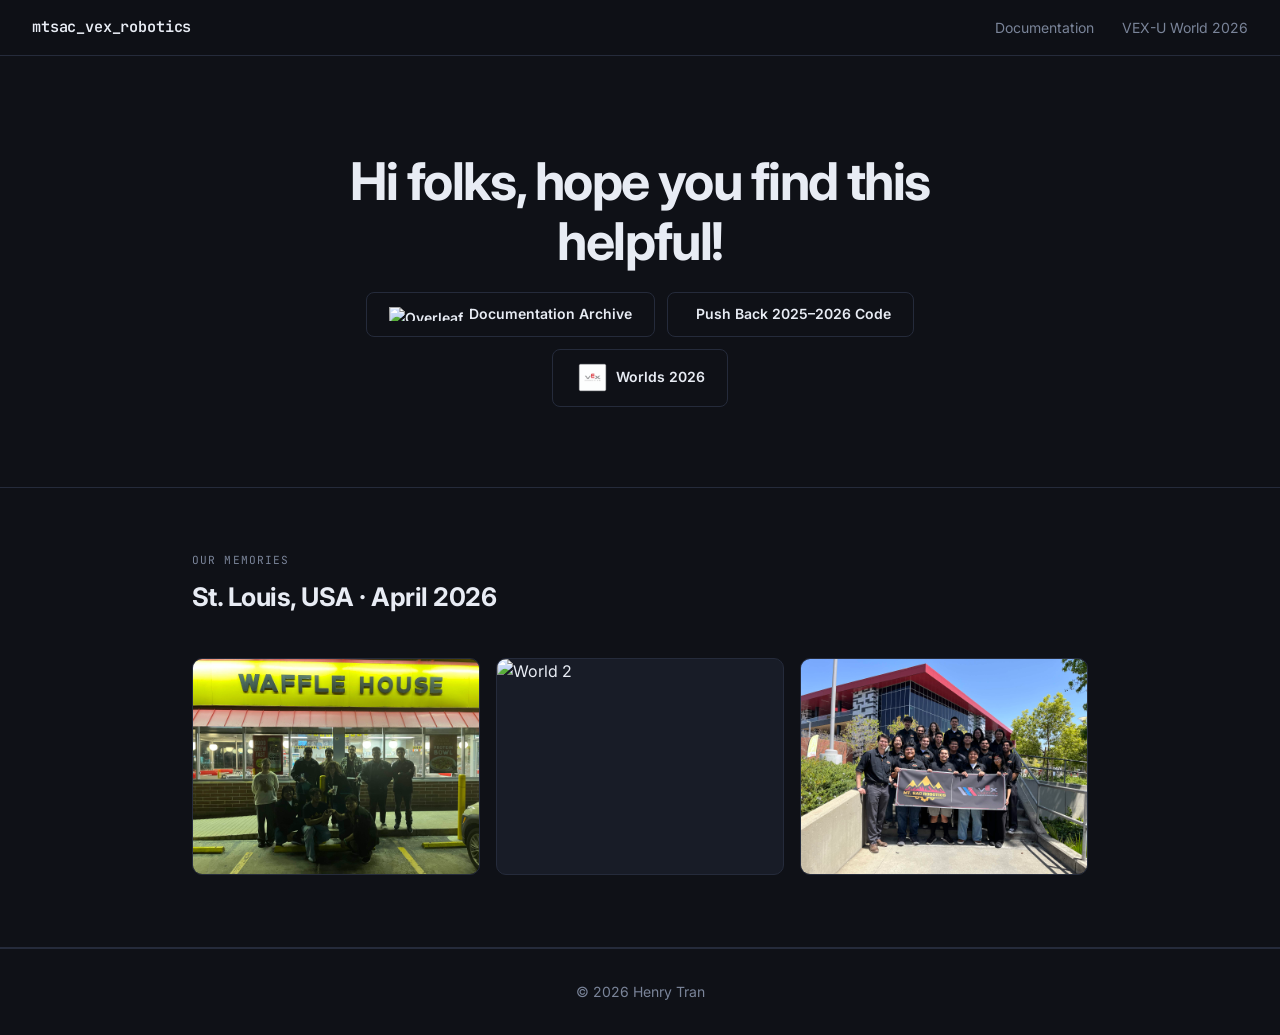
==== index.html @ 08edbab5 "add images" ====
<!DOCTYPE html>
<html lang="en">
<head>
  <meta charset="utf-8">
  <meta name="viewport" content="width=device-width, initial-scale=1">
  <meta name="description" content="Coding tutorials for VEX Robotics Mt. SAC students">
  <meta name="author" content="Henry Tran">
  <title>Mt.SAC | Coding Tutorials</title>

  <link rel="icon" type="image/x-icon" href="static/images/mtsac.ico">

  <!-- Fonts -->
  <link rel="preconnect" href="https://fonts.googleapis.com">
  <link rel="preconnect" href="https://fonts.gstatic.com" crossorigin>
  <link href="https://fonts.googleapis.com/css2?family=Inter:wght@400;500;600;700&family=JetBrains+Mono:wght@400;600&display=swap" rel="stylesheet">

  <!-- FontAwesome -->
  <link rel="preload" href="static/css/fontawesome.all.min.css" as="style" onload="this.onload=null;this.rel='stylesheet'">
  <noscript><link rel="stylesheet" href="static/css/fontawesome.all.min.css"></noscript>
  <script defer src="static/js/fontawesome.all.min.js"></script>

  <!-- Styles -->
  <link rel="stylesheet" href="static/css/index.css">
</head>
<body>

  <!-- NAV -->
  <nav>
    <span class="nav-brand">mtsac_vex_robotics</span>
    <ul class="nav-links">
      <li><a href="#documentation">Documentation</a></li>
      <li><a href="#vex-u-world-2026">VEX-U World 2026</a></li>
    </ul>
  </nav>

  <!-- HERO -->
  <section class="hero">
    <h1>Hi folks, hope you find this helpful!</h1>
    <div class="hero-btns">
      <a href="#documentation" class="btn btn-primary">
        <img src="https://upload.wikimedia.org/wikipedia/commons/2/2a/Overleaf_Logo.svg" alt="Overleaf" style="height: 1em; vertical-align: middle;">
        Documentation Archive
      </a>
      <a href="https://github.com/henrytran07/mtsac_tutorial" target="_blank" class="btn btn-outline"><i class="fab fa-github"></i> Push Back 2025–2026 Code</a>
      
      <a href="#vex-u-world-2026" class="btn btn-vex-world">
        <img src="/static/images/VEX-Robotics.png" alt="VEX U Push Back 2025-2026" style="height: 2.5em; vertical-align: middle;">
        Worlds 2026
      </a>
    </div>
  </section>

  <hr class="divider">

  <!-- GALLERY -->
  <div class="section carousel-section" id="vex-u-world-2026">
    <div class="section-label">Our Memories</div>
    <div class="section-title">St. Louis, USA · April 2026</div>
    <div class="carousel-track">
      <div class="carousel-item">
        <img src="static/images/world1.JPG" alt="World 1" loading="lazy">
      </div>

      <div class="carousel-item">
        <img src="static/images/world2.JPEG" alt="World 2" loading="lazy">
      </div>

      <div class="carousel-item">
        <img src="static/images/world3.JPG" alt="World 3" loading="lazy">
      </div>
    </div>
  </div>

  <hr class="divider">



  <!-- FOOTER -->
  <footer>
    © 2026 Henry Tran
  </footer>

  <!-- SCROLL TO TOP -->
  <button class="scroll-top" id="scrollTop" onclick="window.scrollTo({top:0,behavior:'smooth'})" aria-label="Scroll to top">
    <i class="fas fa-chevron-up"></i>
  </button>

  <script>
    const btn = document.getElementById('scrollTop');
    window.addEventListener('scroll', () => {
      btn.classList.toggle('visible', window.scrollY > 300);
    });

    function copyCode() {
      const text = document.getElementById('bibtex-code').innerText;
      navigator.clipboard.writeText(text).then(() => {
        const b = document.querySelector('.copy-btn');
        b.textContent = 'Copied!';
        setTimeout(() => b.textContent = 'Copy', 2000);
      });
    }
  </script>

</body>
</html>
---- static/css/index.css ----
*, *::before, *::after { box-sizing: border-box; margin: 0; padding: 0; }

:root {
  --bg:        #0f1117;
  --surface:   #181c27;
  --border:    #252b3b;
  --accent:    #4f8ef7;
  --accent2:   #7c5cfc;
  --text:      #e8ecf4;
  --muted:     #7a8499;
  --mono:      'JetBrains Mono', monospace;
  --sans:      'Inter', sans-serif;
}

body {
  background: var(--bg);
  color: var(--text);
  font-family: var(--sans);
  line-height: 1.6;
  min-height: 100vh;
}

a { color: var(--accent); text-decoration: none; }
a:hover { text-decoration: underline; }

/* ── NAV ── */
nav {
  position: sticky;
  top: 0;
  z-index: 100;
  background: rgba(15, 17, 23, 0.85);
  backdrop-filter: blur(12px);
  border-bottom: 1px solid var(--border);
  padding: 0 2rem;
  display: flex;
  align-items: center;
  justify-content: space-between;
  height: 56px;
}
.nav-brand {
  font-family: var(--mono);
  font-weight: 600;
  font-size: 0.95rem;
  color: var(--text);
  letter-spacing: -0.01em;
}
.nav-brand span { color: var(--accent); }
.nav-links {
  display: flex;
  gap: 1.75rem;
  list-style: none;
}
.nav-links a {
  font-size: 0.875rem;
  color: var(--muted);
  transition: color 0.15s;
}
.nav-links a:hover { color: var(--text); text-decoration: none; }

/* ── HERO ── */
.hero {
  max-width: 720px;
  margin: 0 auto;
  padding: 6rem 2rem 5rem;
  text-align: center;
}

.hero h1 {
  font-size: clamp(2rem, 5vw, 3.25rem);
  font-weight: 700;
  line-height: 1.15;
  letter-spacing: -0.03em;
  margin-bottom: 1.25rem;
}
.hero h1 em {
  font-style: normal;
  background: linear-gradient(135deg, var(--accent), var(--accent2));
  -webkit-background-clip: text;
  -webkit-text-fill-color: transparent;
  background-clip: text;
}
.hero p {
  font-size: 1.1rem;
  color: var(--muted);
  max-width: 520px;
  margin: 0 auto 2.25rem;
}
.hero-btns {
  display: flex;
  gap: 0.75rem;
  justify-content: center;
  flex-wrap: wrap;
}

/* ── BUTTONS ── */
.btn {
  display: inline-flex;
  align-items: center;
  gap: 0.4rem;
  padding: 0.65rem 1.35rem;
  border-radius: 8px;
  font-size: 0.875rem;
  font-weight: 600;
  cursor: pointer;
  transition: opacity 0.15s, transform 0.15s;
  border: none;
  text-decoration: none;
}
.btn:hover { opacity: 0.85; transform: translateY(-1px); text-decoration: none; }
.btn-primary {   background: transparent; color: var(--text); border: 1px solid var(--border);}
.btn-outline { background: transparent; color: var(--text); border: 1px solid var(--border); }
.btn-vex-world { background: transparent; color: var(--text); border: 1px solid var(--border); }
.btn-outline:hover { border-color: var(--accent); color: var(--accent); }

/* ── DIVIDER ── */
.divider {
  border: none;
  border-top: 1px solid var(--border);
  margin: 0;
}

/* ── SECTION WRAPPER ── */
.section {
  max-width: 960px;
  margin: 0 auto;
  padding: 4rem 2rem;
}
.section-label {
  font-family: var(--mono);
  font-size: 0.7rem;
  text-transform: uppercase;
  letter-spacing: 0.1em;
  color: var(--muted);
  margin-bottom: 0.5rem;
}
.section-title {
  font-size: 1.6rem;
  font-weight: 700;
  letter-spacing: -0.02em;
  margin-bottom: 2.5rem;
}

/* ── VIDEO ── */
.video-wrap {
  position: relative;
  padding-bottom: 56.25%;
  border-radius: 12px;
  overflow: hidden;
  border: 1px solid var(--border);
  background: var(--surface);
}
.video-wrap iframe,
.video-wrap video {
  position: absolute;
  inset: 0;
  width: 100%;
  height: 100%;
  border: none;
}
.video-caption {
  margin-top: 1rem;
  text-align: center;
  color: var(--muted);
  font-size: 0.875rem;
}

/* ── CAROUSEL ── */
.carousel-section { overflow: hidden; }
.carousel-track {
  display: flex;
  gap: 1rem;
  overflow-x: auto;
  scroll-snap-type: x mandatory;
  -webkit-overflow-scrolling: touch;
  padding-bottom: 0.5rem;
  scrollbar-width: none;
}
.carousel-track::-webkit-scrollbar { display: none; }
.carousel-item {
  flex: 0 0 calc(100% - 2rem);
  scroll-snap-align: start;
  border-radius: 10px;
  overflow: hidden;
  border: 1px solid var(--border);
  background: var(--surface);
}
@media (min-width: 640px) {
  .carousel-item { flex: 0 0 calc(50% - 0.5rem); }
}
@media (min-width: 900px) {
  .carousel-item { flex: 0 0 calc(33.33% - 0.67rem); }
}
.carousel-item img {
  width: 100%;
  aspect-ratio: 4/3;
  object-fit: cover;
  display: block;
}
.carousel-caption {
  padding: 0.75rem 1rem;
  font-size: 0.825rem;
  color: var(--muted);
}

/* ── ABOUT ── */
.about-box {
  background: var(--surface);
  border: 1px solid var(--border);
  border-radius: 12px;
  padding: 2rem 2.5rem;
}
.about-box p {
  color: var(--muted);
  font-size: 1rem;
  line-height: 1.8;
}

/* ── CODE BLOCK ── */
.code-block {
  position: relative;
  background: var(--surface);
  border: 1px solid var(--border);
  border-radius: 10px;
  overflow: hidden;
}
.code-block-header {
  display: flex;
  align-items: center;
  justify-content: space-between;
  padding: 0.6rem 1rem;
  border-bottom: 1px solid var(--border);
  font-family: var(--mono);
  font-size: 0.75rem;
  color: var(--muted);
}
.code-block pre {
  padding: 1.25rem;
  overflow-x: auto;
  font-family: var(--mono);
  font-size: 0.85rem;
  line-height: 1.7;
  color: var(--text);
}
.copy-btn {
  background: none;
  border: 1px solid var(--border);
  border-radius: 5px;
  color: var(--muted);
  font-family: var(--mono);
  font-size: 0.7rem;
  padding: 0.2rem 0.6rem;
  cursor: pointer;
  transition: color 0.15s, border-color 0.15s;
}
.copy-btn:hover { color: var(--text); border-color: var(--accent); }

/* ── LINKS ROW ── */
.links-row {
  display: flex;
  gap: 0.6rem;
  flex-wrap: wrap;
  margin-bottom: 2.5rem;
}

/* ── FOOTER ── */
footer {
  border-top: 1px solid var(--border);
  padding: 2rem;
  text-align: center;
  font-size: 0.875rem;
  color: var(--muted);
}

/* ── SCROLL TO TOP ── */
.scroll-top {
  position: fixed;
  bottom: 1.5rem;
  right: 1.5rem;
  width: 38px;
  height: 38px;
  border-radius: 50%;
  background: var(--surface);
  border: 1px solid var(--border);
  color: var(--muted);
  cursor: pointer;
  display: flex;
  align-items: center;
  justify-content: center;
  opacity: 0;
  pointer-events: none;
  transition: opacity 0.2s;
  font-size: 0.85rem;
}
.scroll-top.visible { opacity: 1; pointer-events: auto; }
.scroll-top:hover { border-color: var(--accent); color: var(--accent); }
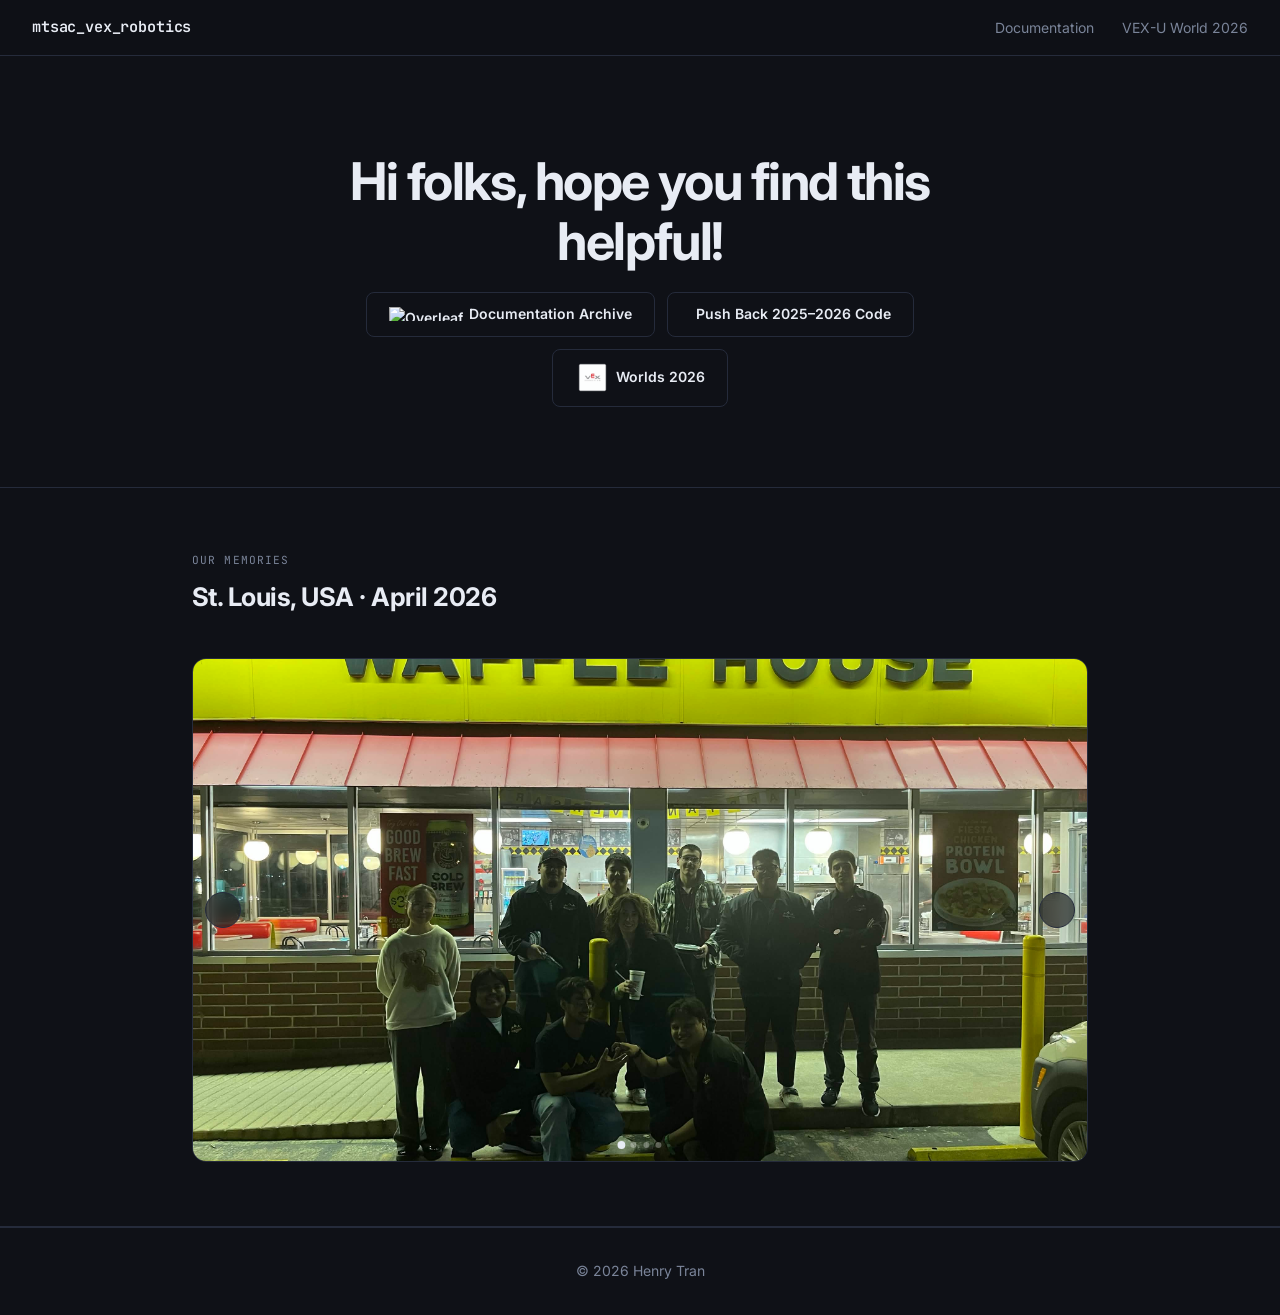
==== commit 903de7ad: "fix index.html and index.css" ====
--- a/index.html
+++ b/index.html
@@ -5,7 +5,7 @@
   <meta name="viewport" content="width=device-width, initial-scale=1">
   <meta name="description" content="Coding tutorials for VEX Robotics Mt. SAC students">
   <meta name="author" content="Henry Tran">
-  <title>Mt.SAC | Coding Tutorials</title>
+  <title>Mt.SAC | PushBack 2025-2026</title>
 
   <link rel="icon" type="image/x-icon" href="static/images/mtsac.ico">
 
@@ -53,21 +53,37 @@
   <hr class="divider">
 
   <!-- GALLERY -->
-  <div class="section carousel-section" id="vex-u-world-2026">
+  <div class="carousel-section" id="vex-u-world-2026">
     <div class="section-label">Our Memories</div>
     <div class="section-title">St. Louis, USA · April 2026</div>
-    <div class="carousel-track">
-      <div class="carousel-item">
-        <img src="static/images/world1.JPG" alt="World 1" loading="lazy">
+
+    <div class="carousel" id="carousel">
+
+      <!-- ── Slides ── -->
+      <!-- To add more photos: copy a .carousel-slide block, change src and alt -->
+      <div class="carousel-slide active">
+        <img src="static/images/world1.JPG" alt="World 1">
+      </div>
+      <div class="carousel-slide">
+        <img src="static/images/world2.JPEG" alt="World 2">
+      </div>
+      <div class="carousel-slide">
+        <img src="static/images/world3.JPG" alt="World 3">
+      </div>
+      <div class="carousel-slide">
+        <img src="static/images/world4.JPEG" alt="World 4">
       </div>
 
-      <div class="carousel-item">
-        <img src="static/images/world2.JPEG" alt="World 2" loading="lazy">
-      </div>
+      <!-- Controls -->
+      <button class="carousel-arrow carousel-arrow-left" id="carouselPrev" aria-label="Previous">
+        <i class="fas fa-chevron-left"></i>
+      </button>
+      <button class="carousel-arrow carousel-arrow-right" id="carouselNext" aria-label="Next">
+        <i class="fas fa-chevron-right"></i>
+      </button>
 
-      <div class="carousel-item">
-        <img src="static/images/world3.JPG" alt="World 3" loading="lazy">
-      </div>
+      <!-- Dots -->
+      <div class="carousel-dots" id="carouselDots"></div>
     </div>
   </div>
 
@@ -80,16 +96,52 @@
     © 2026 Henry Tran
   </footer>
 
-  <!-- SCROLL TO TOP -->
+  <!-- SCROLL TO TOP
   <button class="scroll-top" id="scrollTop" onclick="window.scrollTo({top:0,behavior:'smooth'})" aria-label="Scroll to top">
     <i class="fas fa-chevron-up"></i>
-  </button>
+  </button> -->
 
   <script>
     const btn = document.getElementById('scrollTop');
     window.addEventListener('scroll', () => {
       btn.classList.toggle('visible', window.scrollY > 300);
     });
+
+
+
+    // ── Carousel ──
+    const slides = document.querySelectorAll('.carousel-slide');
+    const dotsContainer = document.getElementById('carouselDots');
+    let current = 0;
+    let autoTimer;
+
+    // Build dots
+    slides.forEach((_, i) => {
+      const dot = document.createElement('button');
+      dot.className = 'carousel-dot' + (i === 0 ? ' active' : '');
+      dot.setAttribute('aria-label', `Go to slide ${i + 1}`);
+      dot.addEventListener('click', () => goTo(i));
+      dotsContainer.appendChild(dot);
+    });
+
+    function goTo(index) {
+      slides[current].classList.remove('active');
+      dotsContainer.children[current].classList.remove('active');
+      current = (index + slides.length) % slides.length;
+      slides[current].classList.add('active');
+      dotsContainer.children[current].classList.add('active');
+      resetTimer();
+    }
+
+    function resetTimer() {
+      clearInterval(autoTimer);
+      autoTimer = setInterval(() => goTo(current + 1), 4000);
+    }
+
+    document.getElementById('carouselPrev').addEventListener('click', () => goTo(current - 1));
+    document.getElementById('carouselNext').addEventListener('click', () => goTo(current + 1));
+
+    resetTimer();
 
     function copyCode() {
       const text = document.getElementById('bibtex-code').innerText;
--- a/static/css/index.css
+++ b/static/css/index.css
@@ -165,41 +165,86 @@
 }
 
 /* ── CAROUSEL ── */
-.carousel-section { overflow: hidden; }
-.carousel-track {
-  display: flex;
-  gap: 1rem;
-  overflow-x: auto;
-  scroll-snap-type: x mandatory;
-  -webkit-overflow-scrolling: touch;
-  padding-bottom: 0.5rem;
-  scrollbar-width: none;
-}
-.carousel-track::-webkit-scrollbar { display: none; }
-.carousel-item {
-  flex: 0 0 calc(100% - 2rem);
-  scroll-snap-align: start;
-  border-radius: 10px;
+.carousel-section {
+  max-width: 960px;
+  margin: 0 auto;
+  padding: 4rem 2rem;
+}
+
+.carousel {
+  position: relative;
+  border-radius: 14px;
   overflow: hidden;
-  border: 1px solid var(--border);
-  background: var(--surface);
-}
-@media (min-width: 640px) {
-  .carousel-item { flex: 0 0 calc(50% - 0.5rem); }
-}
-@media (min-width: 900px) {
-  .carousel-item { flex: 0 0 calc(33.33% - 0.67rem); }
-}
-.carousel-item img {
+  background: var(--surface);
+  border: 1px solid var(--border);
+  aspect-ratio: 16/9;
+}
+
+.carousel-slide {
+  position: absolute;
+  inset: 0;
+  opacity: 0;
+  transition: opacity 0.6s ease;
+  pointer-events: none;
+}
+.carousel-slide.active {
+  opacity: 1;
+  pointer-events: auto;
+}
+.carousel-slide img {
   width: 100%;
-  aspect-ratio: 4/3;
+  height: 100%;
   object-fit: cover;
   display: block;
 }
-.carousel-caption {
-  padding: 0.75rem 1rem;
-  font-size: 0.825rem;
-  color: var(--muted);
+
+/* Arrows */
+.carousel-arrow {
+  position: absolute;
+  top: 50%;
+  transform: translateY(-50%);
+  z-index: 10;
+  width: 36px;
+  height: 36px;
+  border-radius: 50%;
+  background: rgba(15, 17, 23, 0.6);
+  border: 1px solid var(--border);
+  color: var(--text);
+  cursor: pointer;
+  display: flex;
+  align-items: center;
+  justify-content: center;
+  font-size: 0.75rem;
+  transition: background 0.15s, border-color 0.15s;
+  backdrop-filter: blur(6px);
+}
+.carousel-arrow:hover { background: rgba(79, 142, 247, 0.2); border-color: var(--accent); color: var(--accent); }
+.carousel-arrow-left  { left: 0.75rem; }
+.carousel-arrow-right { right: 0.75rem; }
+
+/* Dots */
+.carousel-dots {
+  position: absolute;
+  bottom: 0.85rem;
+  left: 50%;
+  transform: translateX(-50%);
+  display: flex;
+  gap: 0.4rem;
+  z-index: 10;
+}
+.carousel-dot {
+  width: 6px;
+  height: 6px;
+  border-radius: 50%;
+  border: none;
+  background: rgba(255,255,255,0.3);
+  cursor: pointer;
+  transition: background 0.2s, transform 0.2s;
+  padding: 0;
+}
+.carousel-dot.active {
+  background: var(--text);
+  transform: scale(1.3);
 }
 
 /* ── ABOUT ── */
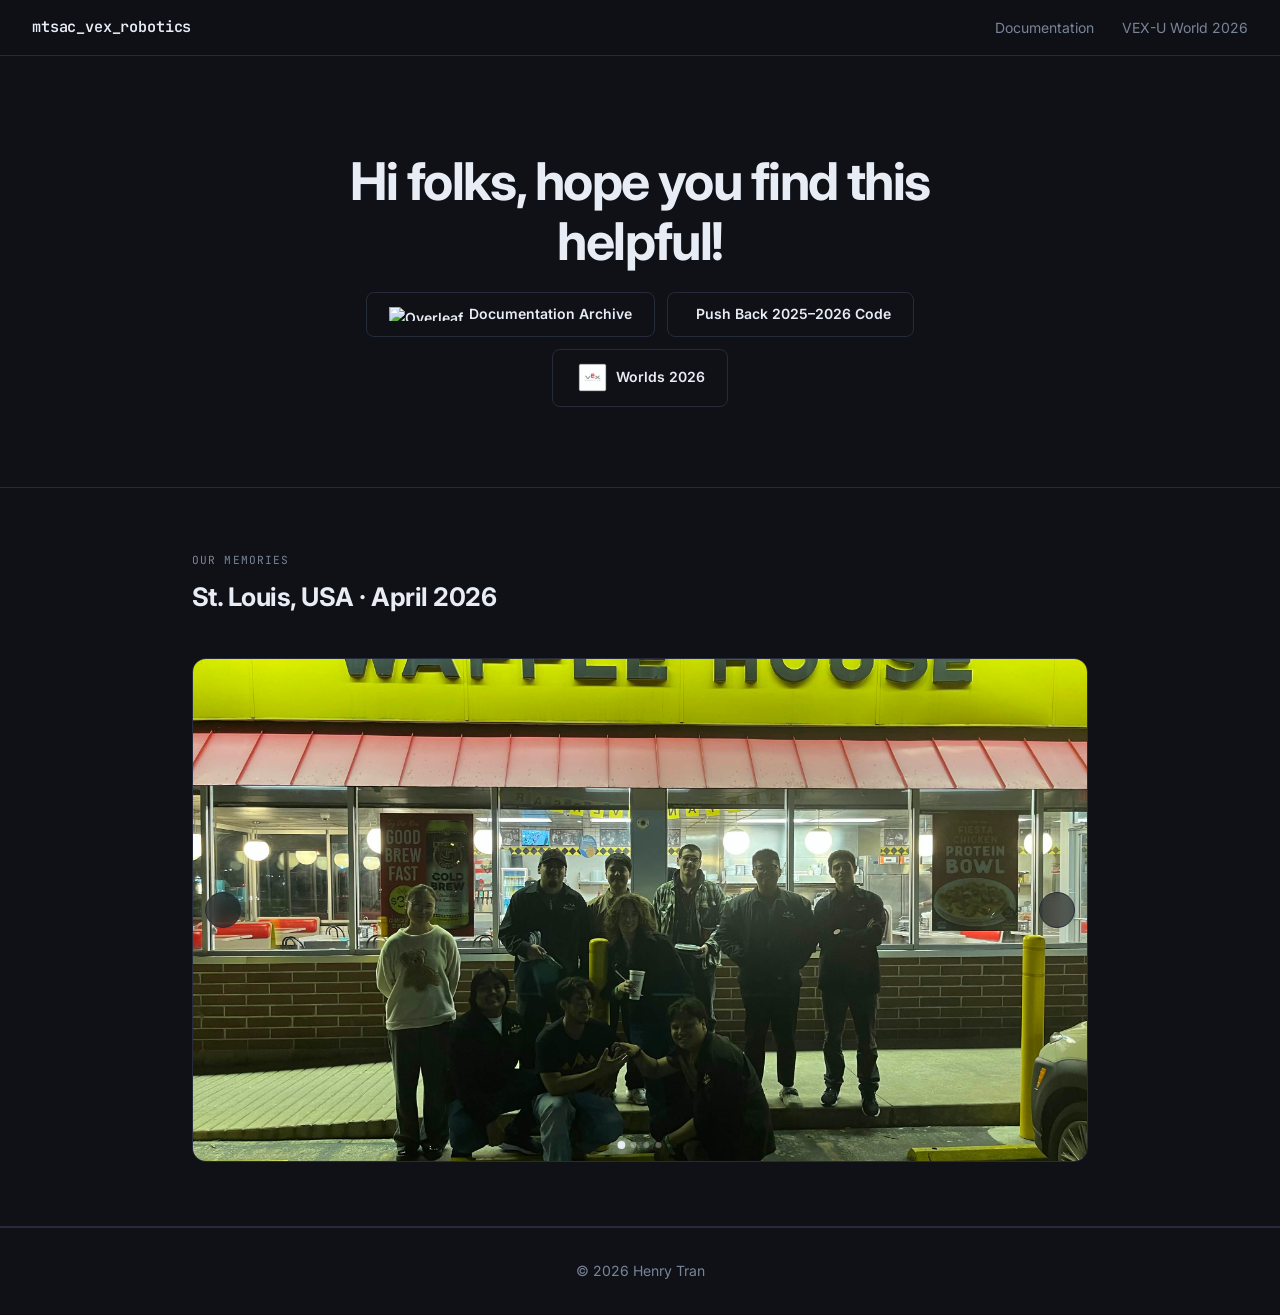
==== commit 3310aa94: "fix relative path problems" ====
--- a/index.html
+++ b/index.html
@@ -3,7 +3,7 @@
 <head>
   <meta charset="utf-8">
   <meta name="viewport" content="width=device-width, initial-scale=1">
-  <meta name="description" content="Coding tutorials for VEX Robotics Mt. SAC students">
+  <meta name="description" content="Documentations for Mt.SAC Robotics Students">
   <meta name="author" content="Henry Tran">
   <title>Mt.SAC | PushBack 2025-2026</title>
 
@@ -44,7 +44,7 @@
       <a href="https://github.com/henrytran07/mtsac_tutorial" target="_blank" class="btn btn-outline"><i class="fab fa-github"></i> Push Back 2025–2026 Code</a>
       
       <a href="#vex-u-world-2026" class="btn btn-vex-world">
-        <img src="/static/images/VEX-Robotics.png" alt="VEX U Push Back 2025-2026" style="height: 2.5em; vertical-align: middle;">
+        <img src="static/images/VEX-Robotics.png" alt="VEX U Push Back 2025-2026" style="height: 2.5em; vertical-align: middle;">
         Worlds 2026
       </a>
     </div>
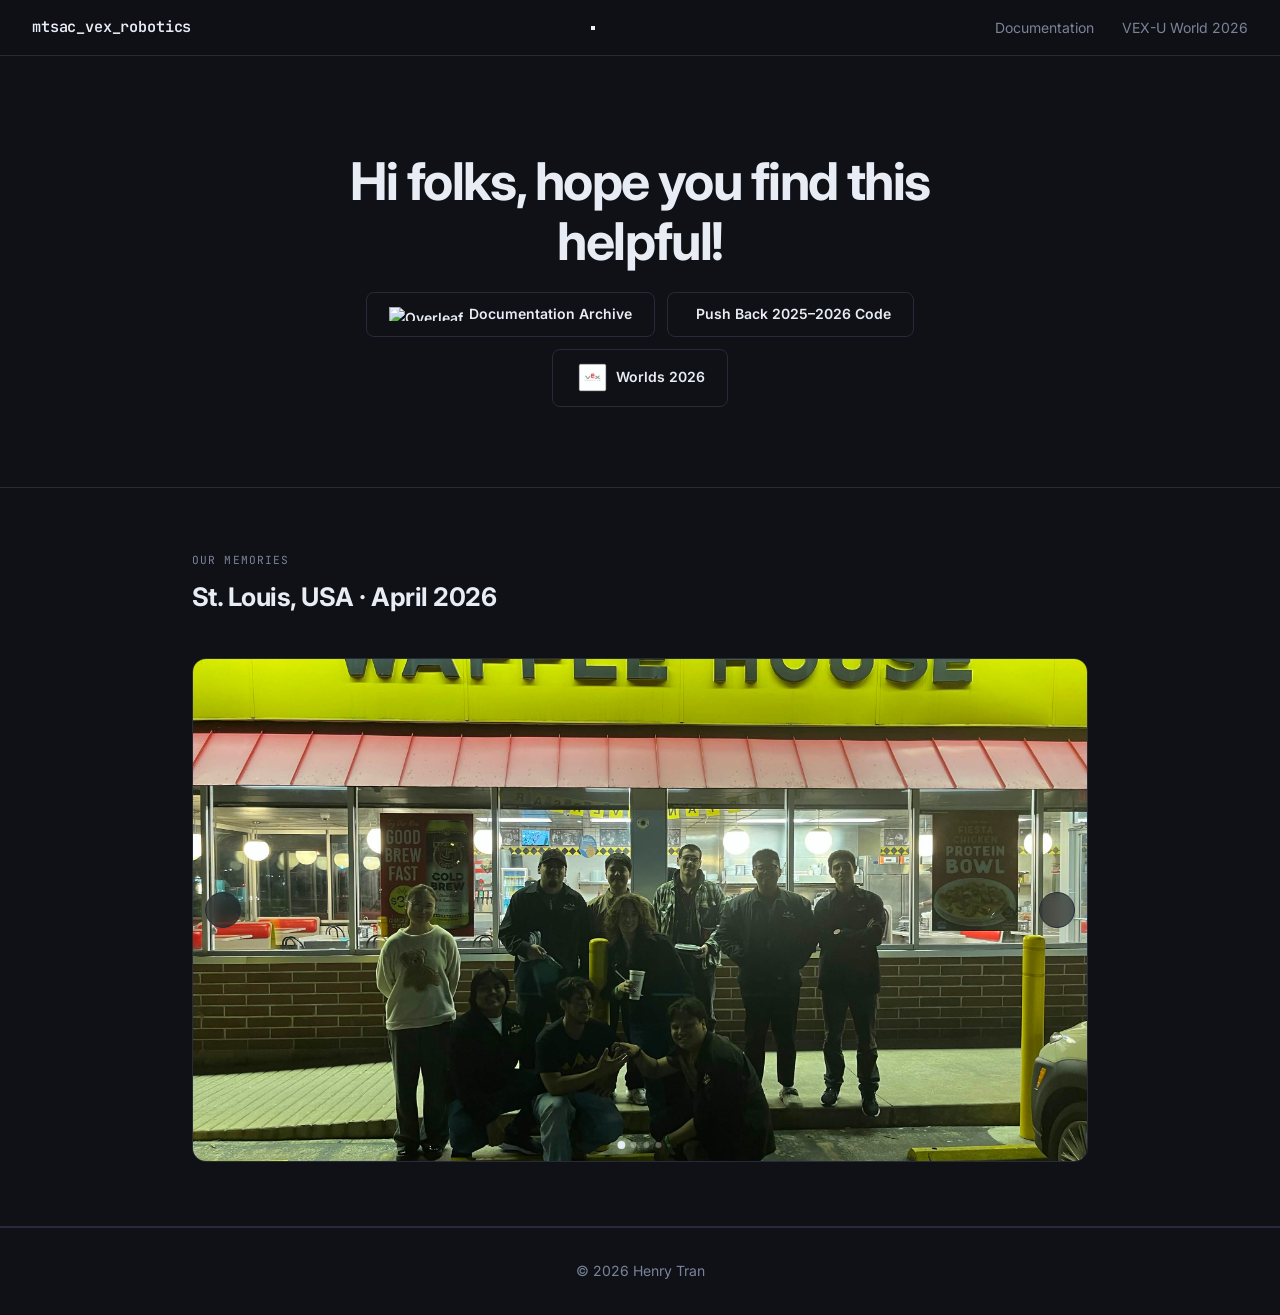
==== commit 3e2e5331: "fix" ====
--- a/index.html
+++ b/index.html
@@ -3,10 +3,9 @@
 <head>
   <meta charset="utf-8">
   <meta name="viewport" content="width=device-width, initial-scale=1">
-  <meta name="description" content="Documentations for Mt.SAC Robotics Students">
+  <meta name="description" content="Coding tutorials for VEX Robotics Mt. SAC students">
   <meta name="author" content="Henry Tran">
   <title>Mt.SAC | PushBack 2025-2026</title>
-
   <link rel="icon" type="image/x-icon" href="static/images/mtsac.ico">
 
   <!-- Fonts -->
@@ -27,7 +26,12 @@
   <!-- NAV -->
   <nav>
     <span class="nav-brand">mtsac_vex_robotics</span>
-    <ul class="nav-links">
+    <button class="nav-toggle" id="navToggle" aria-label="Toggle menu">
+      <span></span>
+      <span></span>
+      <span></span>
+    </button>
+    <ul class="nav-links" id="navLinks">
       <li><a href="#documentation">Documentation</a></li>
       <li><a href="#vex-u-world-2026">VEX-U World 2026</a></li>
     </ul>
@@ -38,13 +42,14 @@
     <h1>Hi folks, hope you find this helpful!</h1>
     <div class="hero-btns">
       <a href="#documentation" class="btn btn-primary">
-        <img src="https://upload.wikimedia.org/wikipedia/commons/2/2a/Overleaf_Logo.svg" alt="Overleaf" style="height: 1em; vertical-align: middle;">
+        <img src="https://upload.wikimedia.org/wikipedia/commons/2/2a/Overleaf_Logo.svg" alt="Overleaf" style="height:1em;vertical-align:middle;">
         Documentation Archive
       </a>
-      <a href="https://github.com/henrytran07/mtsac_tutorial" target="_blank" class="btn btn-outline"><i class="fab fa-github"></i> Push Back 2025–2026 Code</a>
-      
+      <a href="https://github.com/henrytran07/mtsac_tutorial" target="_blank" class="btn btn-outline">
+        <i class="fab fa-github"></i> Push Back 2025–2026 Code
+      </a>
       <a href="#vex-u-world-2026" class="btn btn-vex-world">
-        <img src="static/images/VEX-Robotics.png" alt="VEX U Push Back 2025-2026" style="height: 2.5em; vertical-align: middle;">
+        <img src="static/images/VEX-Robotics.png" alt="VEX U Push Back 2025-2026" style="height:2.5em;vertical-align:middle;">
         Worlds 2026
       </a>
     </div>
@@ -58,9 +63,6 @@
     <div class="section-title">St. Louis, USA · April 2026</div>
 
     <div class="carousel" id="carousel">
-
-      <!-- ── Slides ── -->
-      <!-- To add more photos: copy a .carousel-slide block, change src and alt -->
       <div class="carousel-slide active">
         <img src="static/images/world1.JPG" alt="World 1">
       </div>
@@ -74,7 +76,6 @@
         <img src="static/images/world4.JPEG" alt="World 4">
       </div>
 
-      <!-- Controls -->
       <button class="carousel-arrow carousel-arrow-left" id="carouselPrev" aria-label="Previous">
         <i class="fas fa-chevron-left"></i>
       </button>
@@ -82,40 +83,50 @@
         <i class="fas fa-chevron-right"></i>
       </button>
 
-      <!-- Dots -->
       <div class="carousel-dots" id="carouselDots"></div>
     </div>
   </div>
 
   <hr class="divider">
 
-
-
   <!-- FOOTER -->
   <footer>
-    © 2026 Henry Tran
+    &copy; 2026 Henry Tran
   </footer>
 
-  <!-- SCROLL TO TOP
   <button class="scroll-top" id="scrollTop" onclick="window.scrollTo({top:0,behavior:'smooth'})" aria-label="Scroll to top">
     <i class="fas fa-chevron-up"></i>
-  </button> -->
+  </button>
 
   <script>
+    // ── Scroll to top ──
     const btn = document.getElementById('scrollTop');
     window.addEventListener('scroll', () => {
       btn.classList.toggle('visible', window.scrollY > 300);
     });
 
+    // ── Hamburger toggle ──
+    const navToggle = document.getElementById('navToggle');
+    const navLinks  = document.getElementById('navLinks');
 
+    navToggle.addEventListener('click', () => {
+      navToggle.classList.toggle('open');
+      navLinks.classList.toggle('open');
+    });
+
+    navLinks.querySelectorAll('a').forEach(a => {
+      a.addEventListener('click', () => {
+        navToggle.classList.remove('open');
+        navLinks.classList.remove('open');
+      });
+    });
 
     // ── Carousel ──
-    const slides = document.querySelectorAll('.carousel-slide');
+    const slides        = document.querySelectorAll('.carousel-slide');
     const dotsContainer = document.getElementById('carouselDots');
-    let current = 0;
+    let current  = 0;
     let autoTimer;
 
-    // Build dots
     slides.forEach((_, i) => {
       const dot = document.createElement('button');
       dot.className = 'carousel-dot' + (i === 0 ? ' active' : '');
@@ -140,17 +151,7 @@
 
     document.getElementById('carouselPrev').addEventListener('click', () => goTo(current - 1));
     document.getElementById('carouselNext').addEventListener('click', () => goTo(current + 1));
-
     resetTimer();
-
-    function copyCode() {
-      const text = document.getElementById('bibtex-code').innerText;
-      navigator.clipboard.writeText(text).then(() => {
-        const b = document.querySelector('.copy-btn');
-        b.textContent = 'Copied!';
-        setTimeout(() => b.textContent = 'Copy', 2000);
-      });
-    }
   </script>
 
 </body>
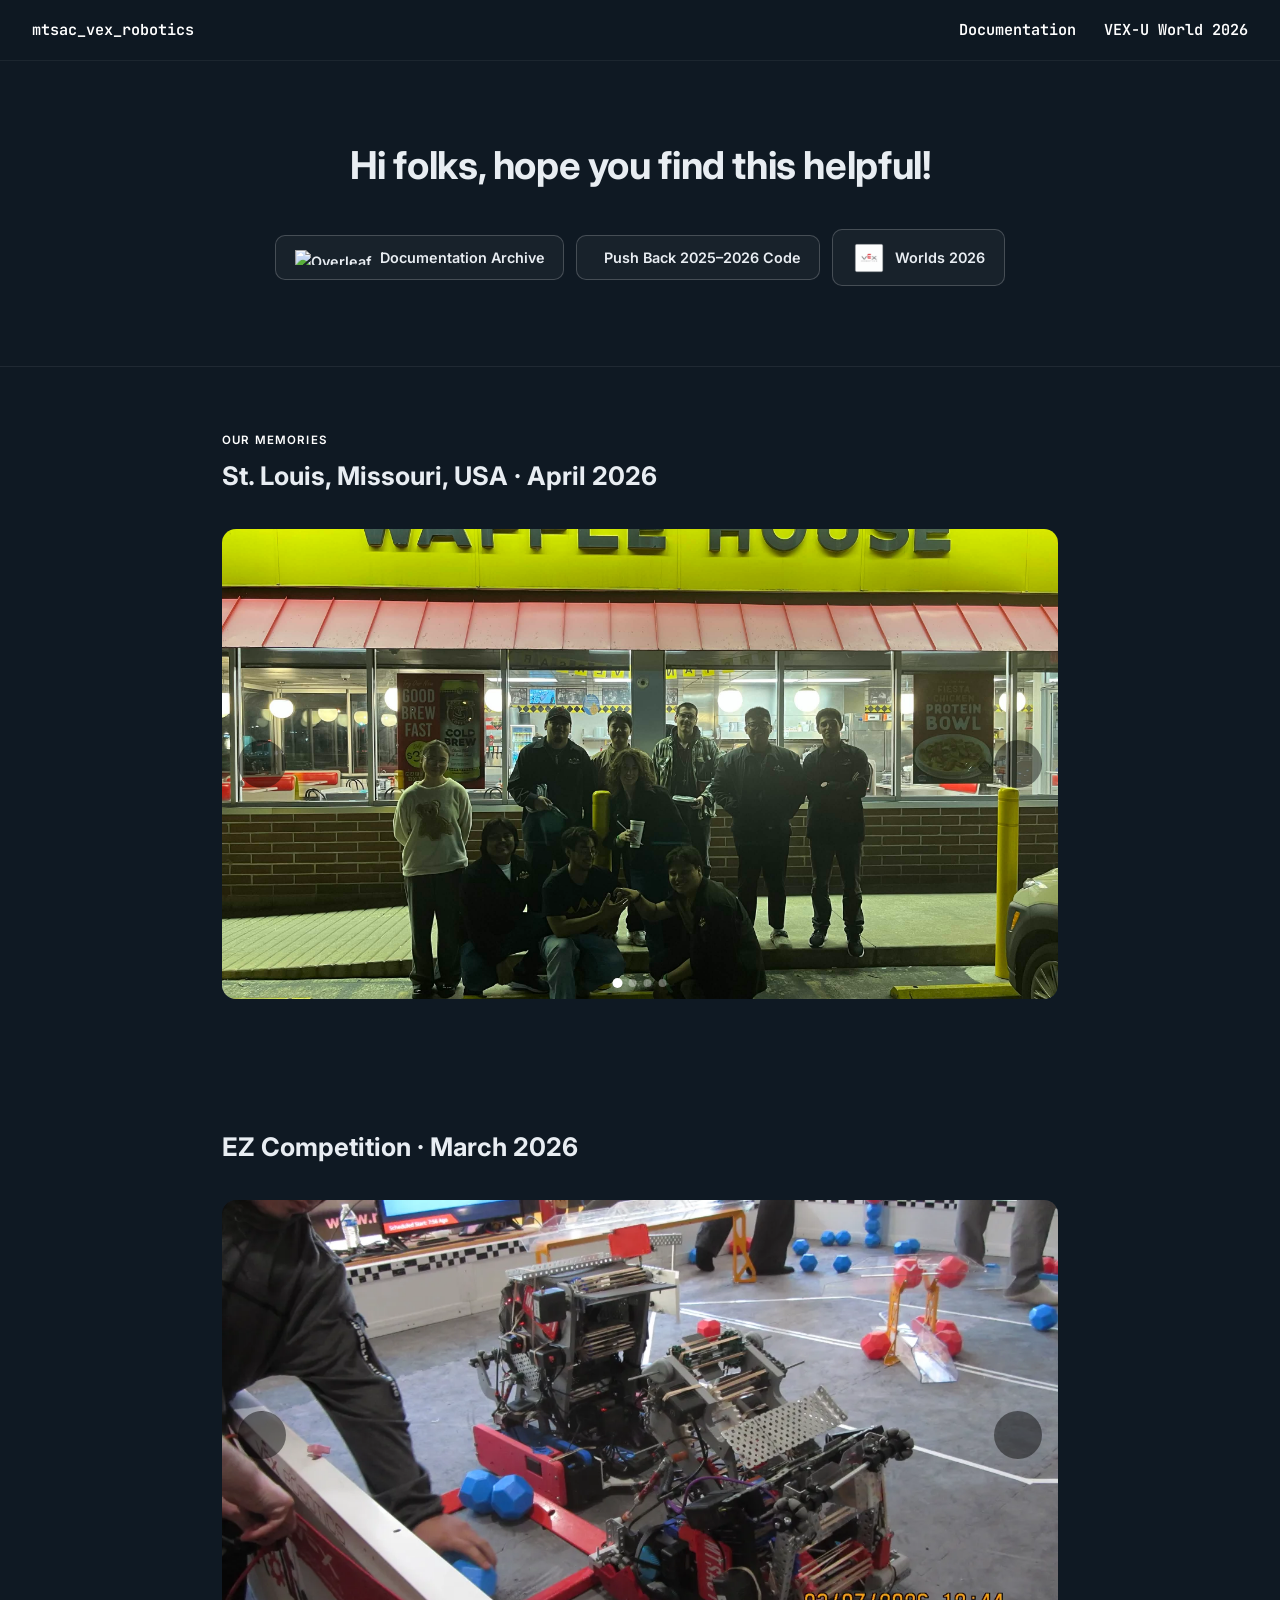
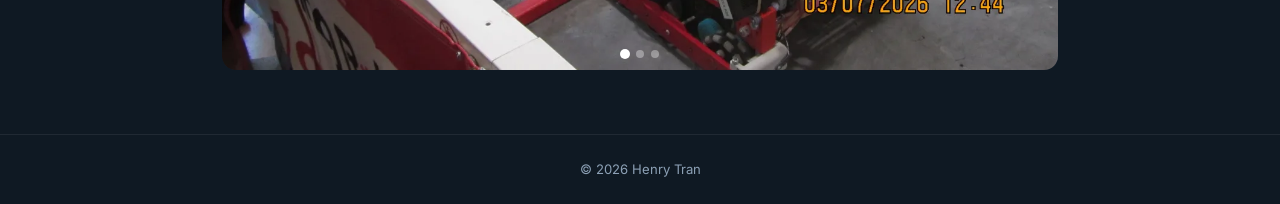
==== commit e9cec0bd: "Upload ez-comp section" ====
--- a/index.html
+++ b/index.html
@@ -60,7 +60,7 @@
   <!-- GALLERY -->
   <div class="carousel-section" id="vex-u-world-2026">
     <div class="section-label">Our Memories</div>
-    <div class="section-title">St. Louis, USA · April 2026</div>
+    <div class="section-title">St. Louis, Missouri, USA · April 2026</div>
 
     <div class="carousel" id="carousel">
       <div class="carousel-slide active">
@@ -84,9 +84,34 @@
       </button>
 
       <div class="carousel-dots" id="carouselDots"></div>
+
     </div>
   </div>
 
+<div class="carousel-section" id="ez-comp">
+    <div class="section-title">EZ Competition · March 2026</div>
+
+    <div class="carousel" id="carousel-ez">
+      <div class="carousel-slide active">
+        <img src="static/images/ez_comp1.webp" alt="EZ Competition 1">
+      </div>
+      <div class="carousel-slide">
+        <img src="static/images/ez_comp2.webp" alt="EZ Competition 2">
+      </div>
+      <div class="carousel-slide">
+        <img src="static/images/ez_comp3.webp" alt="EZ Competition 3">
+      </div>
+
+      <button class="carousel-arrow carousel-arrow-left" aria-label="Previous">
+        <i class="fas fa-chevron-left"></i>
+      </button>
+      <button class="carousel-arrow carousel-arrow-right" aria-label="Next">
+        <i class="fas fa-chevron-right"></i>
+      </button>
+
+      <div class="carousel-dots"></div>
+    </div>
+  </div>
   <hr class="divider">
 
   <!-- FOOTER -->
@@ -98,33 +123,36 @@
     <i class="fas fa-chevron-up"></i>
   </button>
 
-  <script>
-    // ── Scroll to top ──
-    const btn = document.getElementById('scrollTop');
-    window.addEventListener('scroll', () => {
-      btn.classList.toggle('visible', window.scrollY > 300);
+<script>
+  // ── Scroll to top ──
+  const btn = document.getElementById('scrollTop');
+  window.addEventListener('scroll', () => {
+    btn.classList.toggle('visible', window.scrollY > 300);
+  });
+
+  // ── Hamburger toggle ──
+  const navToggle = document.getElementById('navToggle');
+  const navLinks  = document.getElementById('navLinks');
+
+  navToggle.addEventListener('click', () => {
+    navToggle.classList.toggle('open');
+    navLinks.classList.toggle('open');
+  });
+
+  navLinks.querySelectorAll('a').forEach(a => {
+    a.addEventListener('click', () => {
+      navToggle.classList.remove('open');
+      navLinks.classList.remove('open');
     });
+  });
 
-    // ── Hamburger toggle ──
-    const navToggle = document.getElementById('navToggle');
-    const navLinks  = document.getElementById('navLinks');
-
-    navToggle.addEventListener('click', () => {
-      navToggle.classList.toggle('open');
-      navLinks.classList.toggle('open');
-    });
-
-    navLinks.querySelectorAll('a').forEach(a => {
-      a.addEventListener('click', () => {
-        navToggle.classList.remove('open');
-        navLinks.classList.remove('open');
-      });
-    });
-
-    // ── Carousel ──
-    const slides        = document.querySelectorAll('.carousel-slide');
-    const dotsContainer = document.getElementById('carouselDots');
-    let current  = 0;
+  // ── Carousel (supports multiple independent carousels) ──
+  function initCarousel(carouselEl) {
+    const slides = carouselEl.querySelectorAll('.carousel-slide');
+    const dotsContainer = carouselEl.querySelector('.carousel-dots');
+    const prevBtn = carouselEl.querySelector('.carousel-arrow-left');
+    const nextBtn = carouselEl.querySelector('.carousel-arrow-right');
+    let current = 0;
     let autoTimer;
 
     slides.forEach((_, i) => {
@@ -149,10 +177,13 @@
       autoTimer = setInterval(() => goTo(current + 1), 4000);
     }
 
-    document.getElementById('carouselPrev').addEventListener('click', () => goTo(current - 1));
-    document.getElementById('carouselNext').addEventListener('click', () => goTo(current + 1));
+    prevBtn.addEventListener('click', () => goTo(current - 1));
+    nextBtn.addEventListener('click', () => goTo(current + 1));
     resetTimer();
-  </script>
+  }
+
+  document.querySelectorAll('.carousel').forEach(initCarousel);
+</script>
 
 </body>
 </html>
--- a/static/css/index.css
+++ b/static/css/index.css
@@ -1,340 +1,360 @@
-*, *::before, *::after { box-sizing: border-box; margin: 0; padding: 0; }
+/* ============================================================
+   Mt.SAC VEX Robotics – index.css
+   Mobile-first, responsive
+   ============================================================ */
+
+/* ── Reset & base ── */
+*, *::before, *::after {
+  box-sizing: border-box;
+  margin: 0;
+  padding: 0;
+}
 
 :root {
-  --bg:        #0f1117;
-  --surface:   #181c27;
-  --border:    #252b3b;
-  --accent:    #4f8ef7;
-  --accent2:   #7c5cfc;
-  --text:      #e8ecf4;
-  --muted:     #7a8499;
-  --mono:      'JetBrains Mono', monospace;
-  --sans:      'Inter', sans-serif;
-}
+  --brand:       #1a3a5c;
+  --brand-light: #2563a8;
+  --accent:      #e8a020;
+  --bg:          #0f1923;
+  --surface:     #162233;
+  --text:        #e8edf2;
+  --muted:       #8ca0b5;
+  --radius:      10px;
+  --nav-h:       60px;
+}
+
+html { scroll-behavior: smooth; }
 
 body {
+  font-family: 'Inter', system-ui, sans-serif;
   background: var(--bg);
   color: var(--text);
-  font-family: var(--sans);
   line-height: 1.6;
   min-height: 100vh;
-}
-
-a { color: var(--accent); text-decoration: none; }
-a:hover { text-decoration: underline; }
-
-/* ── NAV ── */
+  overflow-x: hidden;
+}
+
+img { max-width: 100%; display: block; }
+
+/* ── Nav ── */
 nav {
   position: sticky;
   top: 0;
   z-index: 100;
-  background: rgba(15, 17, 23, 0.85);
-  backdrop-filter: blur(12px);
-  border-bottom: 1px solid var(--border);
-  padding: 0 2rem;
+  min-height: var(--nav-h);
+  background: rgba(15, 25, 35, 0.95);
+  backdrop-filter: blur(10px);
+  -webkit-backdrop-filter: blur(10px);
+  border-bottom: 1px solid rgba(255,255,255,0.06);
   display: flex;
   align-items: center;
   justify-content: space-between;
-  height: 56px;
-}
+  flex-wrap: wrap;
+  padding: 0 clamp(1rem, 4vw, 2rem);
+}
+
 .nav-brand {
-  font-family: var(--mono);
+  font-family: 'JetBrains Mono', monospace;
+  font-size: clamp(0.75rem, 2.5vw, 0.95rem);
   font-weight: 600;
-  font-size: 0.95rem;
-  color: var(--text);
+  color: white;
+  white-space: nowrap;
+  flex-shrink: 0;
+  height: var(--nav-h);
+  display: flex;
+  align-items: center;
+}
+
+/* ── Hamburger button ── */
+.nav-toggle {
+  display: none;
+  flex-direction: column;
+  justify-content: center;
+  gap: 5px;
+  width: 40px;
+  height: 40px;
+  background: none;
+  border: none;
+  cursor: pointer;
+  padding: 4px;
+  -webkit-tap-highlight-color: transparent;
+}
+
+.nav-toggle span {
+  display: block;
+  width: 100%;
+  height: 2px;
+  background: var(--text);
+  border-radius: 2px;
+  transition: transform 0.3s, opacity 0.3s;
+}
+
+/* Animate bars → X when open */
+.nav-toggle.open span:nth-child(1) { transform: translateY(7px) rotate(45deg); }
+.nav-toggle.open span:nth-child(2) { opacity: 0; }
+.nav-toggle.open span:nth-child(3) { transform: translateY(-7px) rotate(-45deg); }
+
+/* ── Nav links ── */
+.nav-links {
+  list-style: none;
+  display: flex;
+  gap: clamp(0.75rem, 3vw, 1.75rem);
+  flex-wrap: wrap;
+  justify-content: flex-end;
+}
+
+.nav-links a {
+  font-family: 'JetBrains Mono', monospace;
+  font-size: clamp(0.75rem, 2.5vw, 0.95rem);
+  font-weight: 600;
+  color: white;
+  white-space: nowrap;
+  flex-shrink: 0;
+  height: var(--nav-h);
+  display: flex;
+  align-items: center;
+  text-decoration: none;
+}
+
+.nav-links a:hover { color: var(--text); }
+
+/* ── Mobile nav ── */
+@media (max-width: 560px) {
+  .nav-toggle {
+    display: flex;
+  }
+
+  .nav-links {
+    display: none;
+    flex-direction: column;
+    width: 100%;
+    gap: 0;
+    padding-bottom: 0.75rem;
+  }
+
+  .nav-links.open {
+    display: flex;
+  }
+
+  .nav-links a {
+    font-family: 'JetBrains Mono', monospace;
+    font-size: clamp(0.75rem, 2.5vw, 0.95rem);
+    font-weight: 600;
+    color: white;
+    white-space: nowrap;
+    flex-shrink: 0;
+    height: var(--nav-h);
+    display: flex;
+    align-items: center;
+    text-decoration: none;
+  }
+}
+
+/* ── Hero ── */
+.hero {
+  text-align: center;
+  padding: clamp(2.5rem, 8vw, 5rem) clamp(1rem, 5vw, 2rem);
+}
+
+.hero h1 {
+  font-size: clamp(1.4rem, 5vw, 2.4rem);
+  font-weight: 700;
+  line-height: 1.25;
+  margin-bottom: clamp(1.5rem, 4vw, 2.5rem);
   letter-spacing: -0.01em;
 }
-.nav-brand span { color: var(--accent); }
-.nav-links {
-  display: flex;
-  gap: 1.75rem;
-  list-style: none;
-}
-.nav-links a {
-  font-size: 0.875rem;
-  color: var(--muted);
-  transition: color 0.15s;
-}
-.nav-links a:hover { color: var(--text); text-decoration: none; }
-
-/* ── HERO ── */
-.hero {
-  max-width: 720px;
-  margin: 0 auto;
-  padding: 6rem 2rem 5rem;
-  text-align: center;
-}
-
-.hero h1 {
-  font-size: clamp(2rem, 5vw, 3.25rem);
-  font-weight: 700;
-  line-height: 1.15;
-  letter-spacing: -0.03em;
-  margin-bottom: 1.25rem;
-}
-.hero h1 em {
-  font-style: normal;
-  background: linear-gradient(135deg, var(--accent), var(--accent2));
-  -webkit-background-clip: text;
-  -webkit-text-fill-color: transparent;
-  background-clip: text;
-}
-.hero p {
-  font-size: 1.1rem;
-  color: var(--muted);
-  max-width: 520px;
-  margin: 0 auto 2.25rem;
-}
+
 .hero-btns {
   display: flex;
+  flex-wrap: wrap;
   gap: 0.75rem;
   justify-content: center;
-  flex-wrap: wrap;
-}
-
-/* ── BUTTONS ── */
+  align-items: center;
+}
+
+/* ── Buttons ── */
 .btn {
   display: inline-flex;
   align-items: center;
-  gap: 0.4rem;
-  padding: 0.65rem 1.35rem;
-  border-radius: 8px;
-  font-size: 0.875rem;
+  gap: 0.5rem;
+  padding: 0.6rem 1.15rem;
+  border-radius: var(--radius);
+  font-size: clamp(0.8rem, 2.2vw, 0.9rem);
   font-weight: 600;
-  cursor: pointer;
-  transition: opacity 0.15s, transform 0.15s;
-  border: none;
   text-decoration: none;
-}
-.btn:hover { opacity: 0.85; transform: translateY(-1px); text-decoration: none; }
-.btn-primary {   background: transparent; color: var(--text); border: 1px solid var(--border);}
-.btn-outline { background: transparent; color: var(--text); border: 1px solid var(--border); }
-.btn-vex-world { background: transparent; color: var(--text); border: 1px solid var(--border); }
-.btn-outline:hover { border-color: var(--accent); color: var(--accent); }
-
-/* ── DIVIDER ── */
+  transition: transform 0.15s, box-shadow 0.15s, opacity 0.15s;
+  cursor: pointer;
+  white-space: nowrap;
+}
+
+.btn:hover  { transform: translateY(-2px); opacity: 0.9; }
+.btn:active { transform: translateY(0); }
+
+.btn-primary {
+  border: 1.5px solid rgba(255,255,255,0.2);
+  color: var(--text);
+  background: rgba(255,255,255,0.04);
+}
+
+.btn-outline {
+  border: 1.5px solid rgba(255,255,255,0.2);
+  color: var(--text);
+  background: rgba(255,255,255,0.04);
+}
+
+.btn-vex-world {
+  border: 1.5px solid rgba(255,255,255,0.2);
+  color: var(--text);
+  background: rgba(255,255,255,0.04);
+}
+
+@media (max-width: 360px) {
+  .hero-btns { flex-direction: column; width: 100%; }
+  .btn { justify-content: center; width: 100%; }
+}
+
+/* ── Divider ── */
 .divider {
   border: none;
-  border-top: 1px solid var(--border);
+  border-top: 1px solid rgba(255,255,255,0.07);
   margin: 0;
 }
 
-/* ── SECTION WRAPPER ── */
-.section {
-  max-width: 960px;
+/* ── Carousel section ── */
+.carousel-section {
+  padding: clamp(2rem, 6vw, 4rem) clamp(1rem, 5vw, 2rem);
+  max-width: 900px;
   margin: 0 auto;
-  padding: 4rem 2rem;
-}
+}
+
 .section-label {
-  font-family: var(--mono);
-  font-size: 0.7rem;
   text-transform: uppercase;
   letter-spacing: 0.1em;
-  color: var(--muted);
-  margin-bottom: 0.5rem;
-}
+  font-size: 0.72rem;
+  color: white;
+  font-weight: 600;
+  margin-bottom: 0.4rem;
+}
+
 .section-title {
-  font-size: 1.6rem;
+  font-size: clamp(1.1rem, 3.5vw, 1.6rem);
   font-weight: 700;
-  letter-spacing: -0.02em;
-  margin-bottom: 2.5rem;
-}
-
-/* ── VIDEO ── */
-.video-wrap {
-  position: relative;
-  padding-bottom: 56.25%;
-  border-radius: 12px;
-  overflow: hidden;
-  border: 1px solid var(--border);
-  background: var(--surface);
-}
-.video-wrap iframe,
-.video-wrap video {
-  position: absolute;
-  inset: 0;
-  width: 100%;
-  height: 100%;
-  border: none;
-}
-.video-caption {
-  margin-top: 1rem;
-  text-align: center;
-  color: var(--muted);
-  font-size: 0.875rem;
-}
-
-/* ── CAROUSEL ── */
-.carousel-section {
-  max-width: 960px;
-  margin: 0 auto;
-  padding: 4rem 2rem;
-}
-
+  margin-bottom: clamp(1.25rem, 3vw, 2rem);
+}
+
+/* ── Carousel ── */
 .carousel {
   position: relative;
   border-radius: 14px;
   overflow: hidden;
   background: var(--surface);
-  border: 1px solid var(--border);
-  aspect-ratio: 16/9;
+  aspect-ratio: 4 / 3;
+  width: 100%;
+}
+
+@media (min-width: 600px) {
+  .carousel { aspect-ratio: 16 / 9; }
 }
 
 .carousel-slide {
   position: absolute;
   inset: 0;
   opacity: 0;
-  transition: opacity 0.6s ease;
-  pointer-events: none;
-}
-.carousel-slide.active {
-  opacity: 1;
-  pointer-events: auto;
-}
+  transition: opacity 0.5s ease;
+  display: flex;
+  align-items: center;
+  justify-content: center;
+}
+
+.carousel-slide.active { opacity: 1; }
+
 .carousel-slide img {
   width: 100%;
   height: 100%;
   object-fit: cover;
-  display: block;
-}
-
-/* Arrows */
+  object-position: center;
+}
+
+/* ── Carousel arrows ── */
 .carousel-arrow {
   position: absolute;
   top: 50%;
   transform: translateY(-50%);
   z-index: 10;
-  width: 36px;
-  height: 36px;
+  background: rgba(0,0,0,0.45);
+  border: none;
+  color: #fff;
+  width: clamp(36px, 8vw, 48px);
+  height: clamp(36px, 8vw, 48px);
   border-radius: 50%;
-  background: rgba(15, 17, 23, 0.6);
-  border: 1px solid var(--border);
-  color: var(--text);
-  cursor: pointer;
-  display: flex;
-  align-items: center;
-  justify-content: center;
-  font-size: 0.75rem;
-  transition: background 0.15s, border-color 0.15s;
-  backdrop-filter: blur(6px);
-}
-.carousel-arrow:hover { background: rgba(79, 142, 247, 0.2); border-color: var(--accent); color: var(--accent); }
-.carousel-arrow-left  { left: 0.75rem; }
-.carousel-arrow-right { right: 0.75rem; }
-
-/* Dots */
+  font-size: clamp(0.8rem, 2.5vw, 1rem);
+  cursor: pointer;
+  display: flex;
+  align-items: center;
+  justify-content: center;
+  transition: background 0.2s;
+  -webkit-tap-highlight-color: transparent;
+}
+
+.carousel-arrow:hover { background: rgba(0,0,0,0.7); }
+
+.carousel-arrow-left  { left:  clamp(8px, 2.5vw, 16px); }
+.carousel-arrow-right { right: clamp(8px, 2.5vw, 16px); }
+
+/* ── Carousel dots ── */
 .carousel-dots {
   position: absolute;
-  bottom: 0.85rem;
+  bottom: 12px;
   left: 50%;
   transform: translateX(-50%);
   display: flex;
-  gap: 0.4rem;
+  gap: 7px;
   z-index: 10;
 }
+
 .carousel-dot {
-  width: 6px;
-  height: 6px;
+  width: 8px;
+  height: 8px;
   border-radius: 50%;
   border: none;
-  background: rgba(255,255,255,0.3);
+  background: rgba(255,255,255,0.35);
   cursor: pointer;
   transition: background 0.2s, transform 0.2s;
   padding: 0;
-}
+  -webkit-tap-highlight-color: transparent;
+}
+
 .carousel-dot.active {
-  background: var(--text);
-  transform: scale(1.3);
-}
-
-/* ── ABOUT ── */
-.about-box {
-  background: var(--surface);
-  border: 1px solid var(--border);
-  border-radius: 12px;
-  padding: 2rem 2.5rem;
-}
-.about-box p {
+  background: #fff;
+  transform: scale(1.25);
+}
+
+/* ── Footer ── */
+footer {
+  text-align: center;
+  padding: 1.5rem 1rem;
   color: var(--muted);
-  font-size: 1rem;
-  line-height: 1.8;
-}
-
-/* ── CODE BLOCK ── */
-.code-block {
-  position: relative;
-  background: var(--surface);
-  border: 1px solid var(--border);
-  border-radius: 10px;
-  overflow: hidden;
-}
-.code-block-header {
-  display: flex;
-  align-items: center;
-  justify-content: space-between;
-  padding: 0.6rem 1rem;
-  border-bottom: 1px solid var(--border);
-  font-family: var(--mono);
-  font-size: 0.75rem;
-  color: var(--muted);
-}
-.code-block pre {
-  padding: 1.25rem;
-  overflow-x: auto;
-  font-family: var(--mono);
-  font-size: 0.85rem;
-  line-height: 1.7;
-  color: var(--text);
-}
-.copy-btn {
-  background: none;
-  border: 1px solid var(--border);
-  border-radius: 5px;
-  color: var(--muted);
-  font-family: var(--mono);
-  font-size: 0.7rem;
-  padding: 0.2rem 0.6rem;
-  cursor: pointer;
-  transition: color 0.15s, border-color 0.15s;
-}
-.copy-btn:hover { color: var(--text); border-color: var(--accent); }
-
-/* ── LINKS ROW ── */
-.links-row {
-  display: flex;
-  gap: 0.6rem;
-  flex-wrap: wrap;
-  margin-bottom: 2.5rem;
-}
-
-/* ── FOOTER ── */
-footer {
-  border-top: 1px solid var(--border);
-  padding: 2rem;
-  text-align: center;
-  font-size: 0.875rem;
-  color: var(--muted);
-}
-
-/* ── SCROLL TO TOP ── */
+  font-size: 0.82rem;
+}
+
+/* ── Scroll-to-top ── */
 .scroll-top {
   position: fixed;
   bottom: 1.5rem;
   right: 1.5rem;
-  width: 38px;
-  height: 38px;
+  z-index: 200;
+  width: 42px;
+  height: 42px;
   border-radius: 50%;
-  background: var(--surface);
-  border: 1px solid var(--border);
-  color: var(--muted);
-  cursor: pointer;
-  display: flex;
-  align-items: center;
-  justify-content: center;
-  opacity: 0;
-  pointer-events: none;
+  background: var(--brand-light);
+  color: #fff;
+  border: none;
+  font-size: 1rem;
+  cursor: pointer;
+  display: none;
+  align-items: center;
+  justify-content: center;
+  box-shadow: 0 4px 14px rgba(0,0,0,0.3);
   transition: opacity 0.2s;
-  font-size: 0.85rem;
-}
-.scroll-top.visible { opacity: 1; pointer-events: auto; }
-.scroll-top:hover { border-color: var(--accent); color: var(--accent); }
+}
+
+.scroll-top.visible { display: flex; }
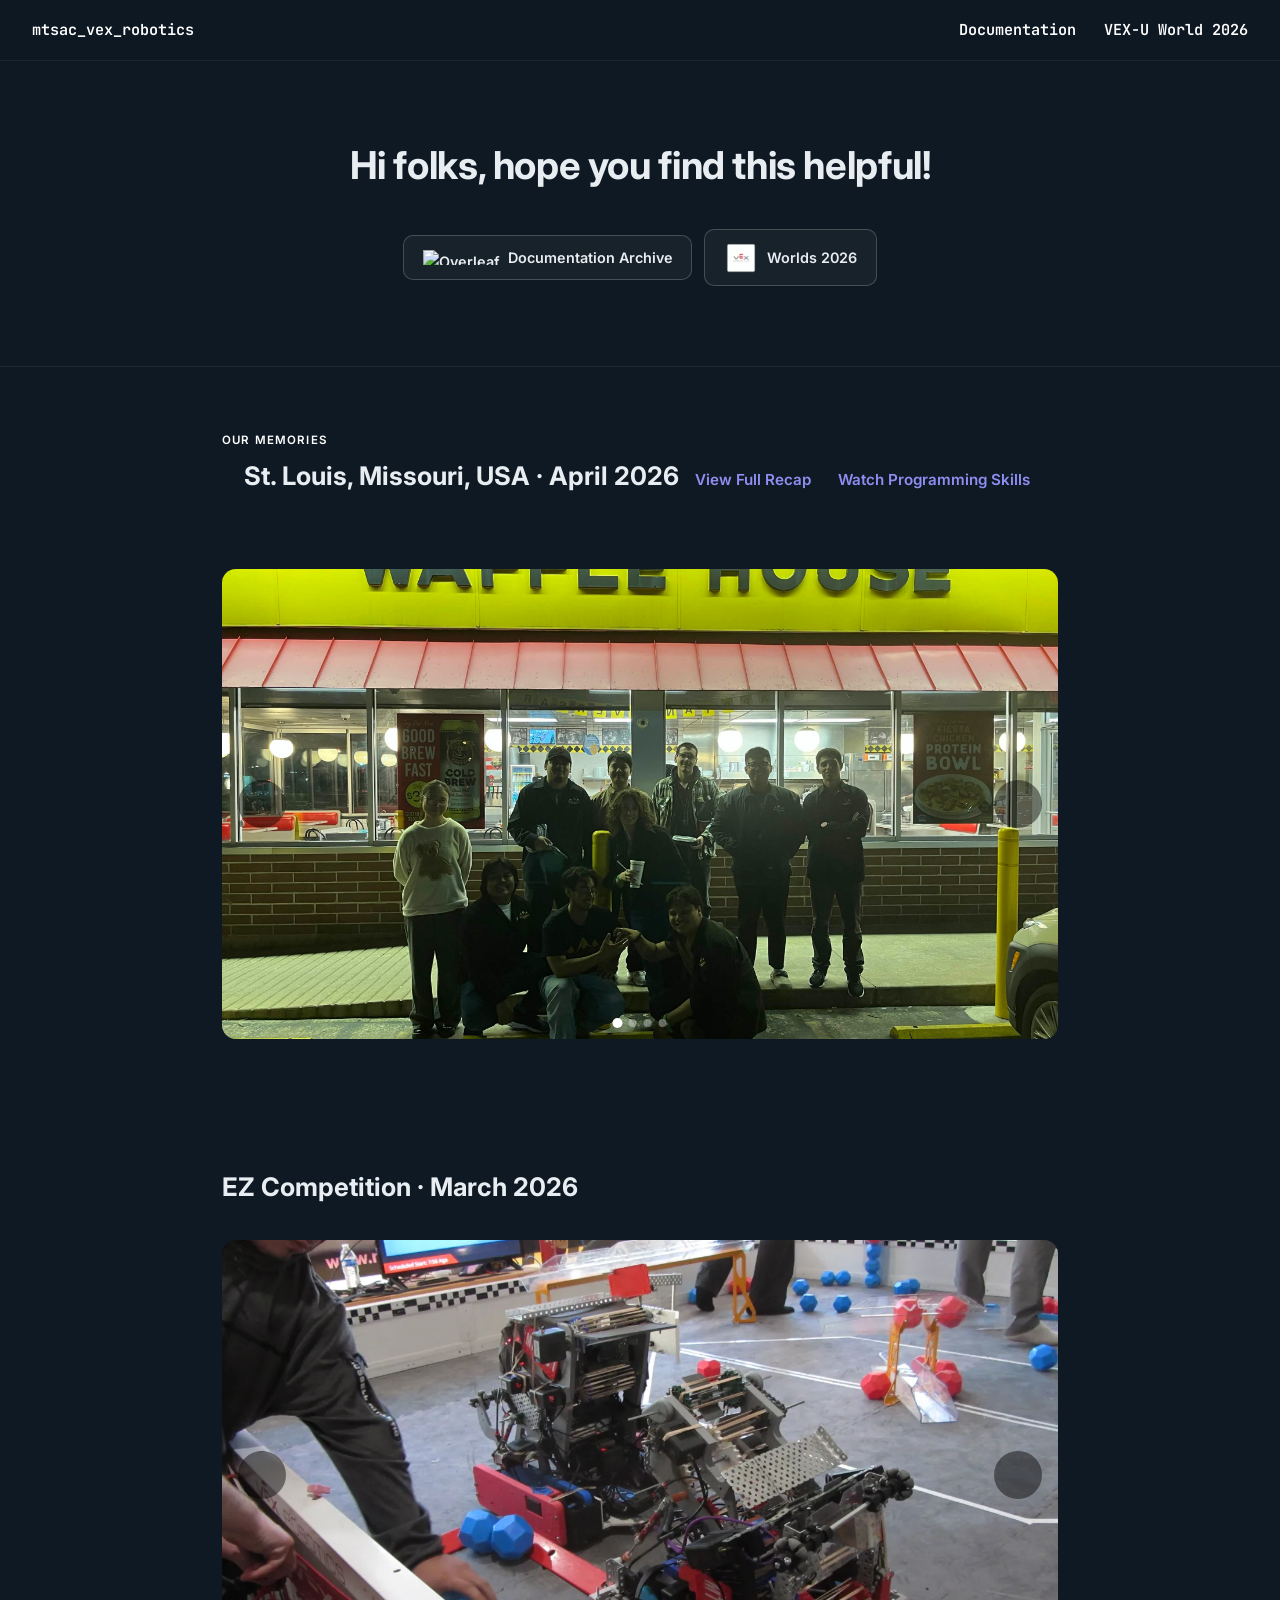
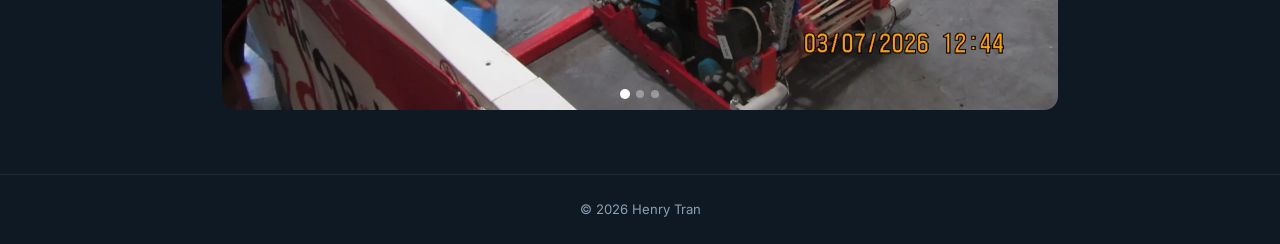
==== commit 72ec9649: "remove oversized video" ====
--- a/index.html
+++ b/index.html
@@ -6,7 +6,7 @@
   <meta name="description" content="Coding tutorials for VEX Robotics Mt. SAC students">
   <meta name="author" content="Henry Tran">
   <title>Mt.SAC | PushBack 2025-2026</title>
-  <link rel="icon" type="image/x-icon" href="static/images/mtsac.ico">
+  <link rel="icon" type="image/x-icon" href="static/images/mtsac.png">
 
   <!-- Fonts -->
   <link rel="preconnect" href="https://fonts.googleapis.com">
@@ -25,14 +25,14 @@
 
   <!-- NAV -->
   <nav>
-    <span class="nav-brand">mtsac_vex_robotics</span>
+    <a href="index.html" class="nav-brand">mtsac_vex_robotics</a>
     <button class="nav-toggle" id="navToggle" aria-label="Toggle menu">
       <span></span>
       <span></span>
       <span></span>
     </button>
     <ul class="nav-links" id="navLinks">
-      <li><a href="#documentation">Documentation</a></li>
+      <li><a href="documentation.html">Documentation</a></li>
       <li><a href="#vex-u-world-2026">VEX-U World 2026</a></li>
     </ul>
   </nav>
@@ -41,13 +41,13 @@
   <section class="hero">
     <h1>Hi folks, hope you find this helpful!</h1>
     <div class="hero-btns">
-      <a href="#documentation" class="btn btn-primary">
+      <a href="documentation.html" class="btn btn-primary">
         <img src="https://upload.wikimedia.org/wikipedia/commons/2/2a/Overleaf_Logo.svg" alt="Overleaf" style="height:1em;vertical-align:middle;">
         Documentation Archive
       </a>
-      <a href="https://github.com/henrytran07/mtsac_tutorial" target="_blank" class="btn btn-outline">
+      <!-- <a href="https://github.com/henrytran07/mtsac_tutorial" target="_blank" class="btn btn-outline">
         <i class="fab fa-github"></i> Push Back 2025–2026 Code
-      </a>
+      </a> -->
       <a href="#vex-u-world-2026" class="btn btn-vex-world">
         <img src="static/images/VEX-Robotics.png" alt="VEX U Push Back 2025-2026" style="height:2.5em;vertical-align:middle;">
         Worlds 2026
@@ -59,8 +59,18 @@
 
   <!-- GALLERY -->
   <div class="carousel-section" id="vex-u-world-2026">
-    <div class="section-label">Our Memories</div>
+  <div class="section-label">Our Memories</div>
+  <div class="section-title-row">
     <div class="section-title">St. Louis, Missouri, USA · April 2026</div>
+    <div class="title-links">
+      <a href="recap.html" target="_blank" class="recap-link">
+        View Full Recap <i class="fas fa-arrow-right"></i>
+      </a>
+      <a href="video.html" class="recap-link">
+        Watch Programming Skills <i class="fas fa-play"></i>
+      </a>
+    </div>
+  </div>
 
     <div class="carousel" id="carousel">
       <div class="carousel-slide active">
--- a/static/css/index.css
+++ b/static/css/index.css
@@ -62,6 +62,7 @@
   height: var(--nav-h);
   display: flex;
   align-items: center;
+  text-decoration: none;
 }
 
 /* ── Hamburger button ── */
@@ -274,6 +275,42 @@
   object-position: center;
 }
 
+.section-title-row {
+  display: flex;
+  align-items: baseline;
+  justify-content: center;
+  flex-wrap: wrap;
+  gap: 1rem;
+  margin-bottom: 2.5rem;
+}
+
+.title-links {
+  display: flex;
+  gap: 1.25rem;
+  flex-wrap: wrap;
+}
+
+.recap-link {
+  font-weight: 600;
+  color: rgb(142, 142, 241);
+  text-decoration: none;
+  display: inline-flex;
+  align-items: center;
+  gap: 0.4em;
+  font-size: 0.95rem;
+  white-space: nowrap;
+  transition: gap 0.2s ease, opacity 0.2s ease;
+}
+
+.recap-link:hover {
+  gap: 0.65em;
+  opacity: 0.8;
+}
+
+.recap-link i {
+  font-size: 0.85em;
+}
+
 /* ── Carousel arrows ── */
 .carousel-arrow {
   position: absolute;
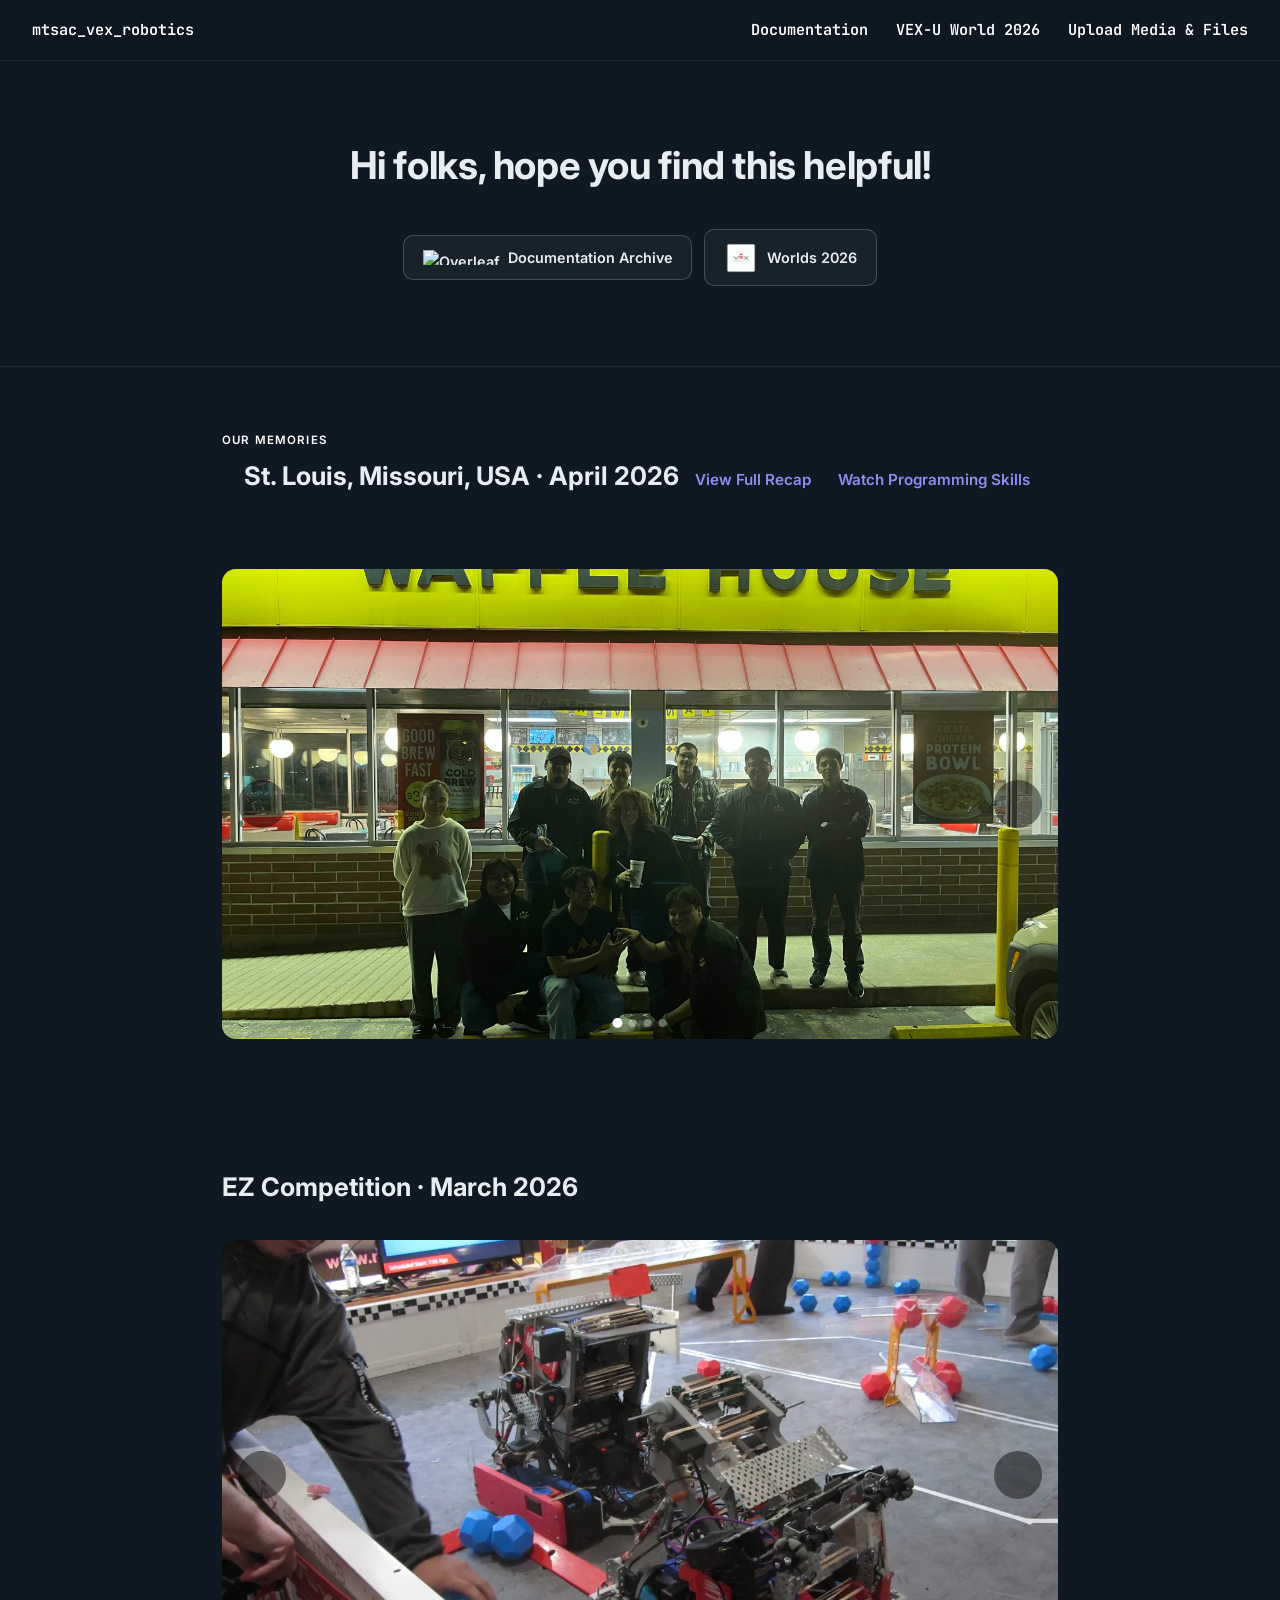
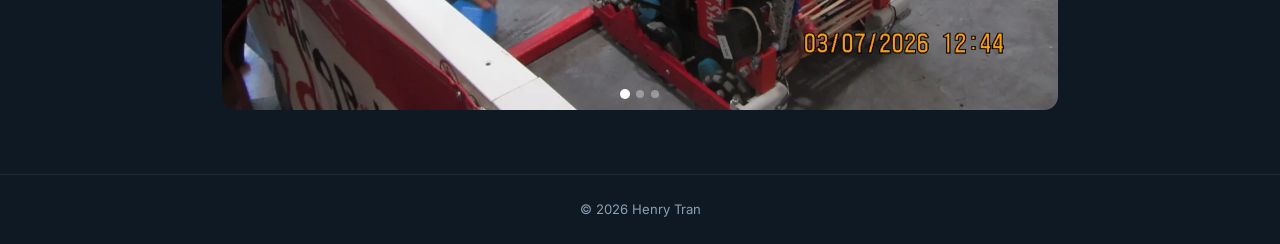
==== commit 5b3041aa: "Add media submission" ====
--- a/index.html
+++ b/index.html
@@ -3,7 +3,7 @@
 <head>
   <meta charset="utf-8">
   <meta name="viewport" content="width=device-width, initial-scale=1">
-  <meta name="description" content="Coding tutorials for VEX Robotics Mt. SAC students">
+  <meta name="description" content="Documentation for VEX Robotics Mt. SAC students">
   <meta name="author" content="Henry Tran">
   <title>Mt.SAC | PushBack 2025-2026</title>
   <link rel="icon" type="image/x-icon" href="static/images/mtsac.png">
@@ -34,6 +34,7 @@
     <ul class="nav-links" id="navLinks">
       <li><a href="documentation.html">Documentation</a></li>
       <li><a href="#vex-u-world-2026">VEX-U World 2026</a></li>
+      <li><a href="contribution.html">Upload Media & Files</a></li>
     </ul>
   </nav>
 
